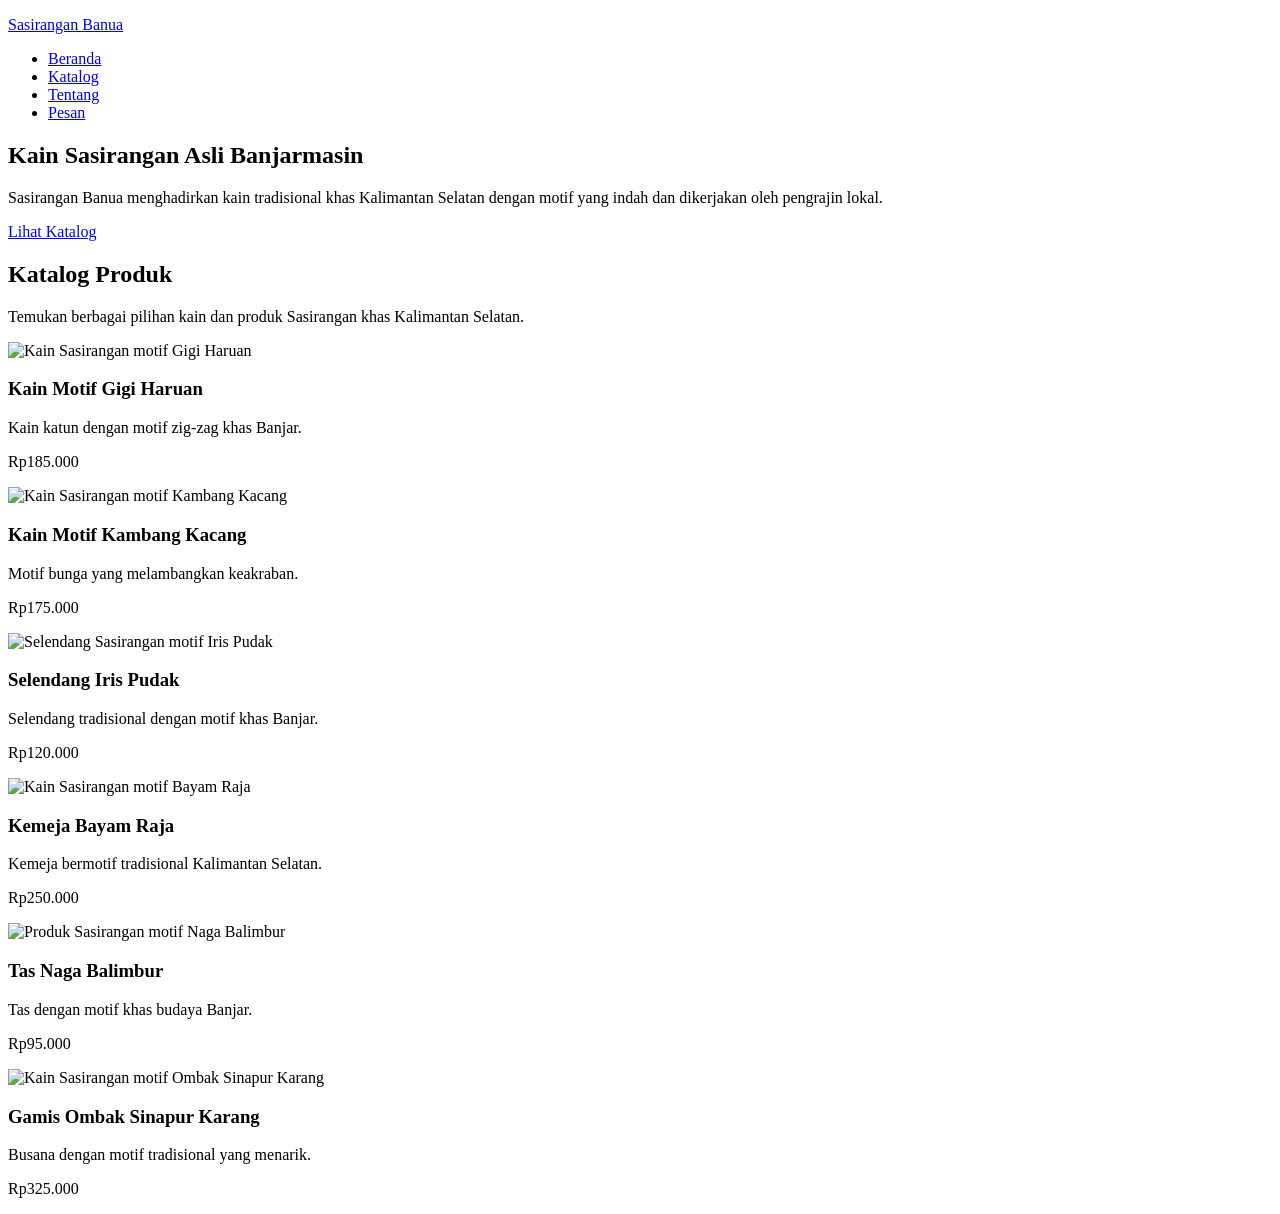
==== index.html @ 6f4d673b "Tambah hero dan katalog 6 produk" ====
<!DOCTYPE html>
<html lang="id">
<head>
    <meta charset="UTF-8">
    <meta name="viewport" content="width=device-width, initial-scale=1.0">
    <meta name="description" content="Katalog kain dan busana Sasirangan khas Banjarmasin.">

    <title>Sasirangan Banua | Kain Khas Banjar</title>
</head>
<body>
<!-- ========== HEADER & NAVIGASI ========== -->
<header class="header-situs">
    <p class="logo">
        <a href="index.html">Sasirangan Banua</a>
    </p>

    <nav aria-label="Navigasi utama">
        <ul class="menu">
            <li><a href="index.html" aria-current="page">Beranda</a></li>
            <li><a href="#katalog">Katalog</a></li>
            <li><a href="#tentang">Tentang</a></li>
            <li><a href="kontak.html">Pesan</a></li>
        </ul>
    </nav>
</header> <!-- BAGIAN HERO -->
<main>

    <section class="hero" id="beranda">

        <h1>Kain Sasirangan Asli Banjarmasin</h1>

        <p>
            Sasirangan Banua menghadirkan kain tradisional
            khas Kalimantan Selatan dengan motif yang indah
            dan dikerjakan oleh pengrajin lokal.
        </p>

        <a class="tombol" href="#katalog">
            Lihat Katalog
        </a>

    </section> <!-- BAGIAN KATALOG -->
<section class="bagian" id="katalog">

    <h2>Katalog Produk</h2>

    <p>
        Temukan berbagai pilihan kain dan produk
        Sasirangan khas Kalimantan Selatan.
    </p>

    <div class="katalog-grid">

        <!-- PRODUK 1 -->
        <article class="kartu">
            <img src="img/gigi-haruan.svg"
                 alt="Kain Sasirangan motif Gigi Haruan"
                 width="600" height="400">

            <div class="kartu-isi">
                <h3>Kain Motif Gigi Haruan</h3>
                <p>Kain katun dengan motif zig-zag khas Banjar.</p>
                <p class="harga">Rp185.000</p>
            </div>
        </article>


        <!-- PRODUK 2 -->
        <article class="kartu">
            <img src="img/kambang-kacang.svg"
                 alt="Kain Sasirangan motif Kambang Kacang"
                 width="600" height="400">

            <div class="kartu-isi">
                <h3>Kain Motif Kambang Kacang</h3>
                <p>Motif bunga yang melambangkan keakraban.</p>
                <p class="harga">Rp175.000</p>
            </div>
        </article>


        <!-- PRODUK 3 -->
        <article class="kartu">
            <img src="img/iris-pudak.svg"
                 alt="Selendang Sasirangan motif Iris Pudak"
                 width="600" height="400">

            <div class="kartu-isi">
                <h3>Selendang Iris Pudak</h3>
                <p>Selendang tradisional dengan motif khas Banjar.</p>
                <p class="harga">Rp120.000</p>
            </div>
        </article>


        <!-- PRODUK 4 -->
        <article class="kartu">
            <img src="img/bayam-raja.svg"
                 alt="Kain Sasirangan motif Bayam Raja"
                 width="600" height="400">

            <div class="kartu-isi">
                <h3>Kemeja Bayam Raja</h3>
                <p>Kemeja bermotif tradisional Kalimantan Selatan.</p>
                <p class="harga">Rp250.000</p>
            </div>
        </article>


        <!-- PRODUK 5 -->
        <article class="kartu">
            <img src="img/naga-balimbur.svg"
                 alt="Produk Sasirangan motif Naga Balimbur"
                 width="600" height="400">

            <div class="kartu-isi">
                <h3>Tas Naga Balimbur</h3>
                <p>Tas dengan motif khas budaya Banjar.</p>
                <p class="harga">Rp95.000</p>
            </div>
        </article>


        <!-- PRODUK 6 -->
        <article class="kartu">
            <img src="img/ombak-sinapur-karang.svg"
                 alt="Kain Sasirangan motif Ombak Sinapur Karang"
                 width="600" height="400">

            <div class="kartu-isi">
                <h3>Gamis Ombak Sinapur Karang</h3>
                <p>Busana dengan motif tradisional yang menarik.</p>
                <p class="harga">Rp325.000</p>
            </div>
        </article>

    </div>

</section>

</body>
</html>
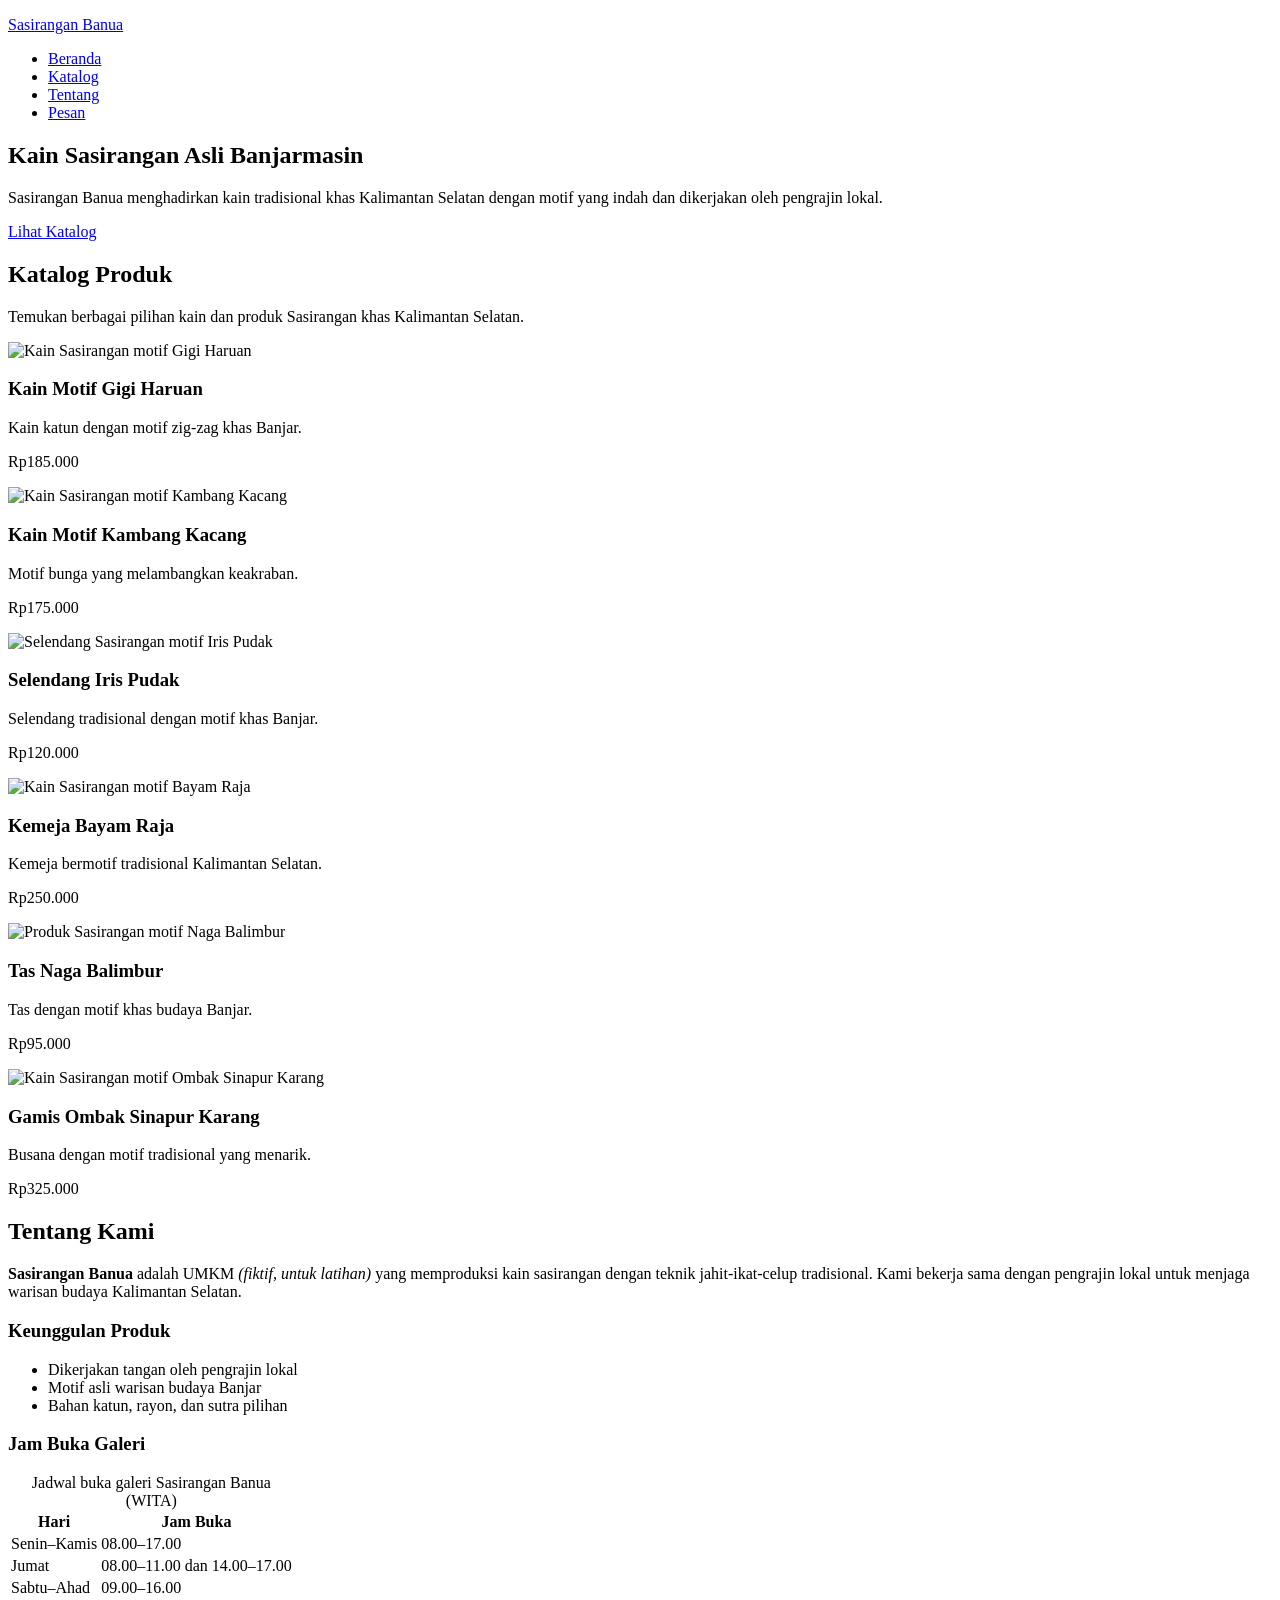
==== commit 5e7cbbce: "Tambah bagian tentang dan tabel jam buka" ====
--- a/index.html
+++ b/index.html
@@ -137,6 +137,61 @@
     </div>
 
 </section>
+<!-- ========== TENTANG ========== -->
+<section class="bagian" id="tentang">
+
+    <h2>Tentang Kami</h2>
+
+    <p>
+        <strong>Sasirangan Banua</strong> adalah UMKM
+        <em>(fiktif, untuk latihan)</em> yang memproduksi
+        kain sasirangan dengan teknik jahit-ikat-celup tradisional.
+        Kami bekerja sama dengan pengrajin lokal untuk menjaga
+        warisan budaya Kalimantan Selatan.
+    </p>
+
+    <h3>Keunggulan Produk</h3>
+
+    <ul>
+        <li>Dikerjakan tangan oleh pengrajin lokal</li>
+        <li>Motif asli warisan budaya Banjar</li>
+        <li>Bahan katun, rayon, dan sutra pilihan</li>
+    </ul>
+
+    <h3>Jam Buka Galeri</h3>
+
+    <table>
+
+        <caption>Jadwal buka galeri Sasirangan Banua (WITA)</caption>
+
+        <thead>
+            <tr>
+                <th scope="col">Hari</th>
+                <th scope="col">Jam Buka</th>
+            </tr>
+        </thead>
+
+        <tbody>
+            <tr>
+                <td>Senin–Kamis</td>
+                <td>08.00–17.00</td>
+            </tr>
+
+            <tr>
+                <td>Jumat</td>
+                <td>08.00–11.00 dan 14.00–17.00</td>
+            </tr>
+
+            <tr>
+                <td>Sabtu–Ahad</td>
+                <td>09.00–16.00</td>
+            </tr>
+        </tbody>
+
+    </table>
+
+</section>
+</main>
 
 </body>
 </html>
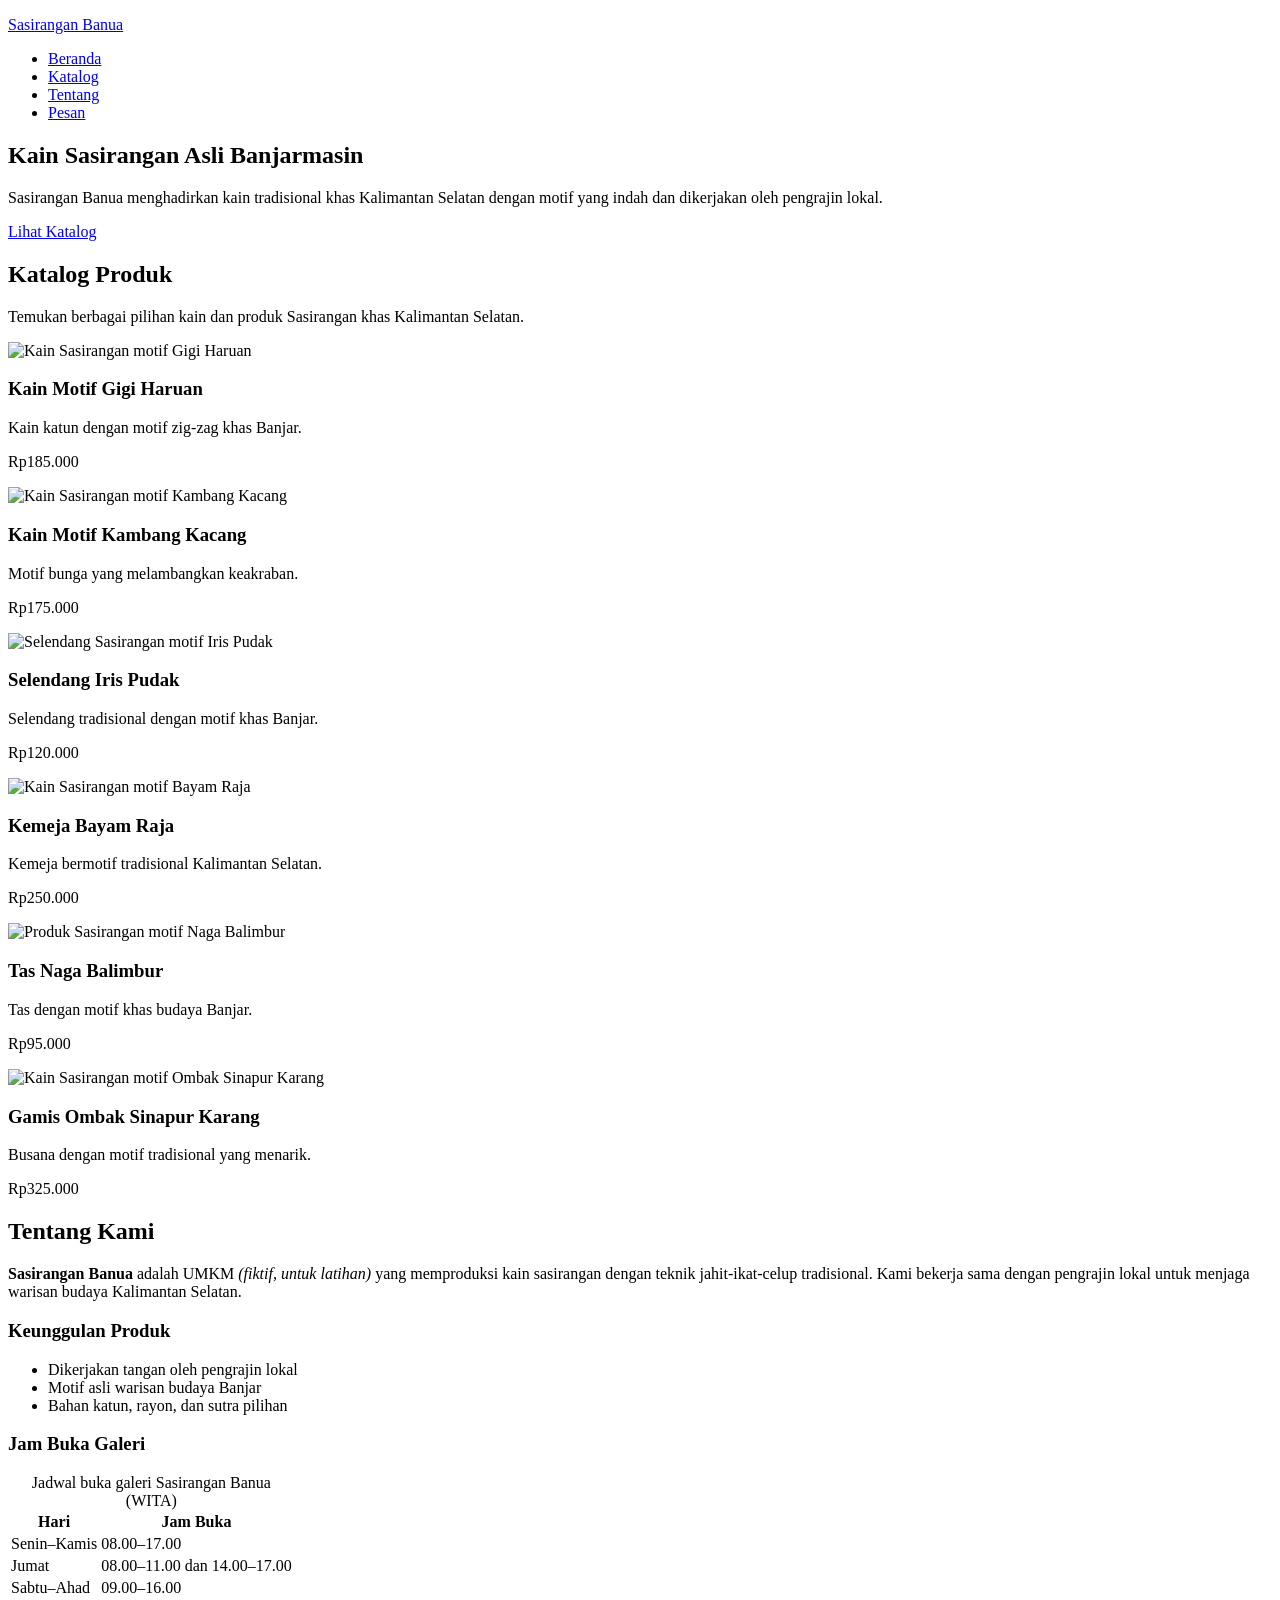
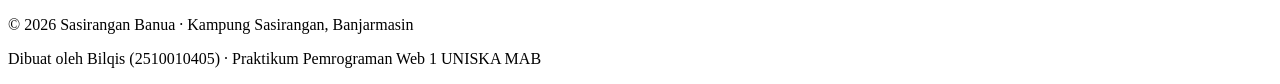
==== commit 1b7a4db3: "Tambah formulir pemesanan di kontak.html" ====
--- a/index.html
+++ b/index.html
@@ -193,5 +193,19 @@
 </section>
 </main>
 
+<!-- ========== FOOTER ========== -->
+<footer class="footer-situs">
+
+    <p>
+        &copy; 2026 Sasirangan Banua
+        &middot; Kampung Sasirangan, Banjarmasin
+    </p>
+
+    <p>
+        Dibuat oleh Bilqis (2510010405)
+        &middot; Praktikum Pemrograman Web 1 UNISKA MAB
+    </p>
+
+</footer>
 </body>
 </html>
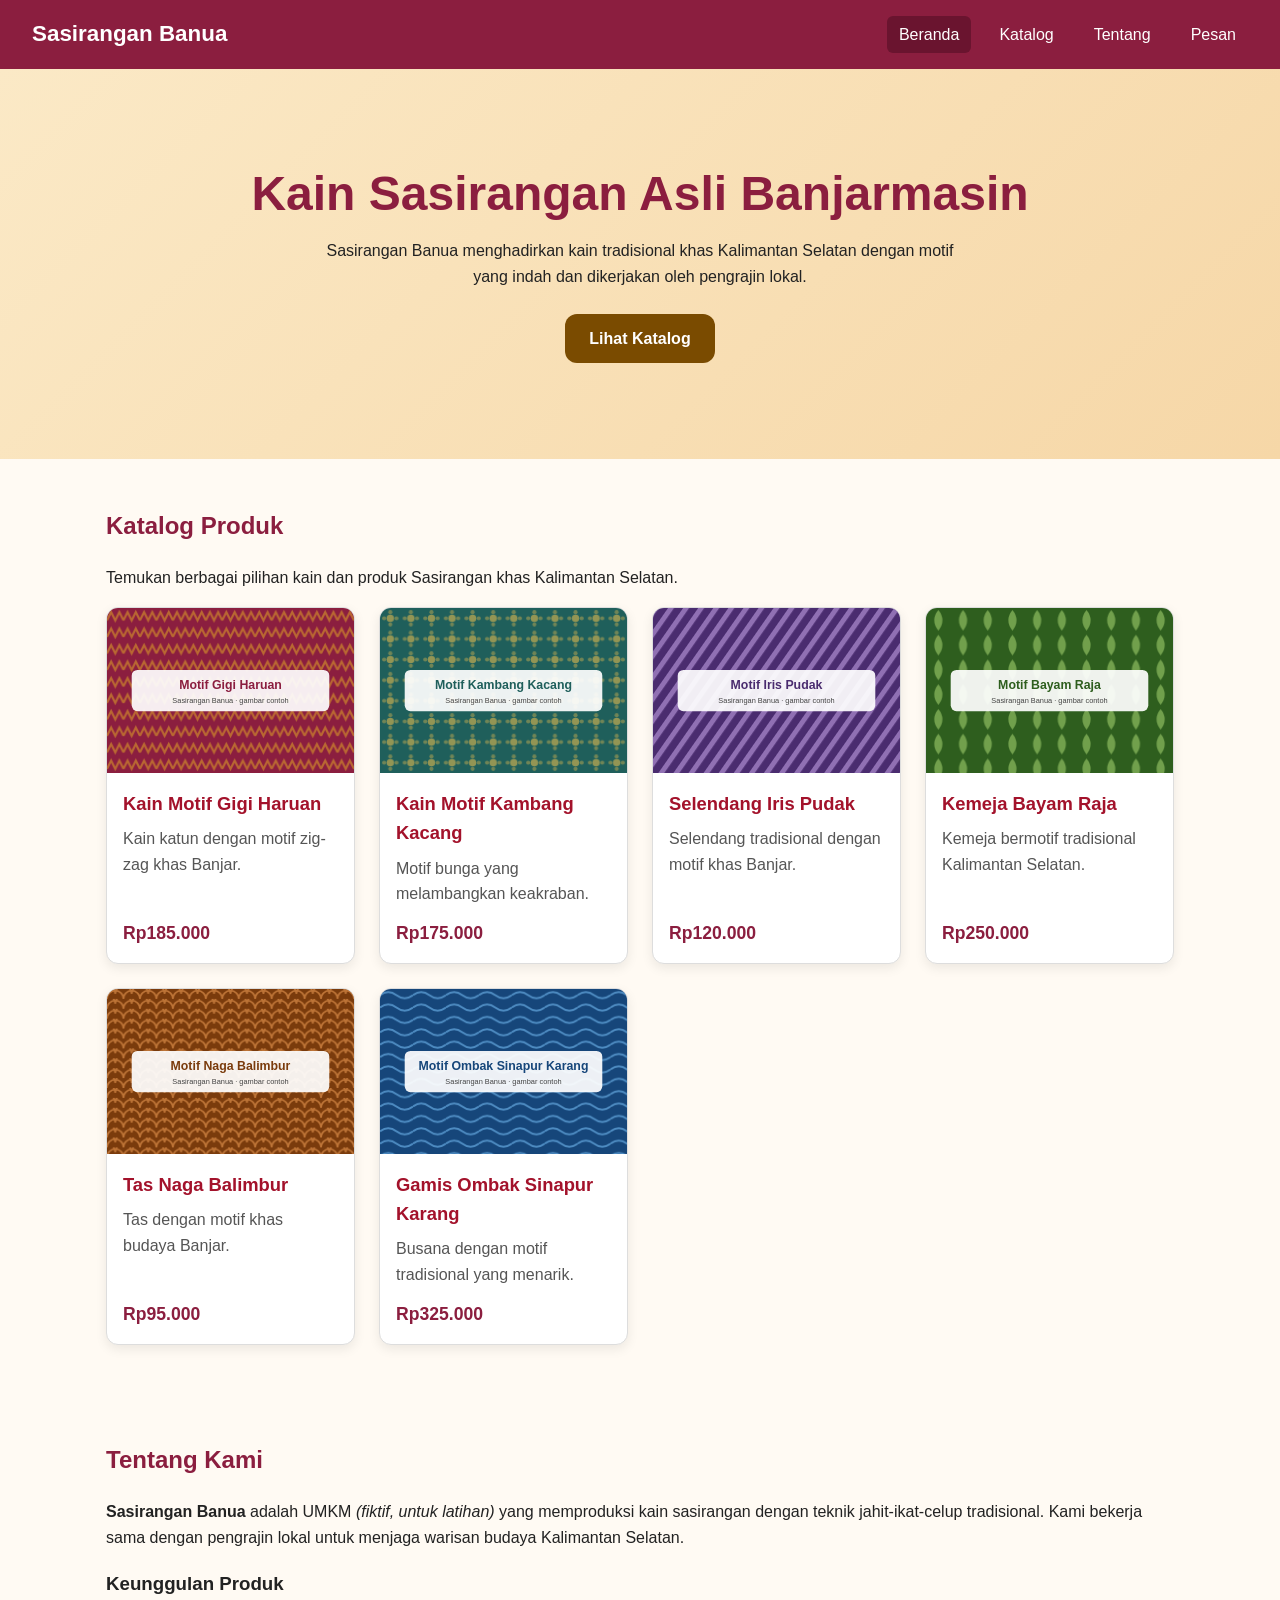
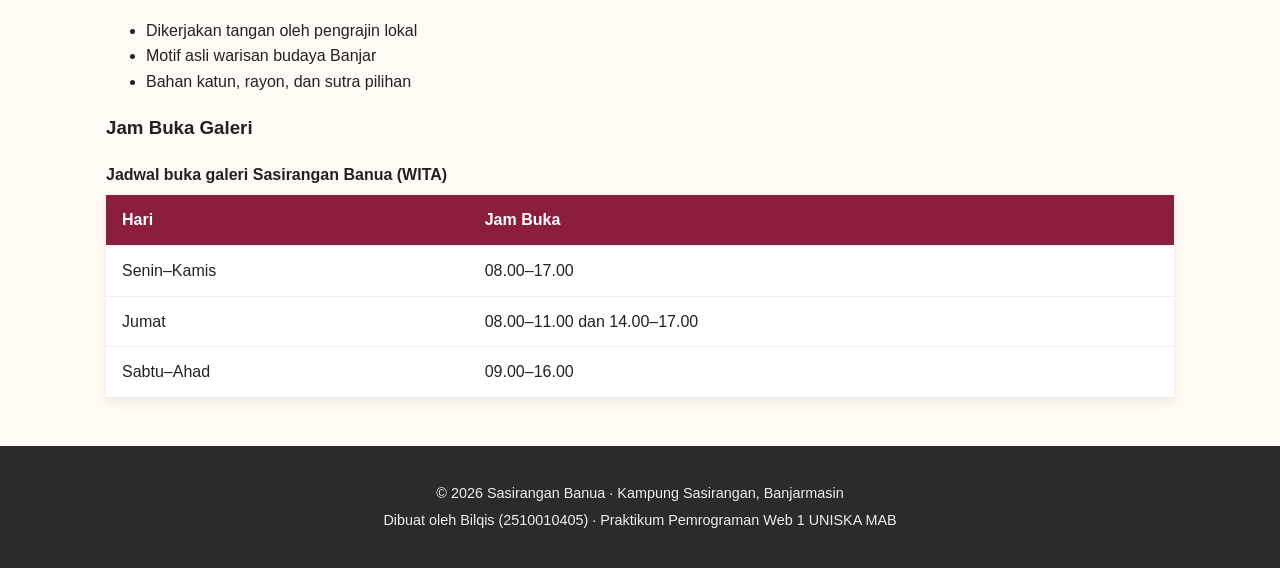
==== commit 31282d67: "Update website responsif Modul 2" ====
--- a/index.html
+++ b/index.html
@@ -6,6 +6,7 @@
     <meta name="description" content="Katalog kain dan busana Sasirangan khas Banjarmasin.">
 
     <title>Sasirangan Banua | Kain Khas Banjar</title>
+     <link rel="stylesheet" href="css/style.css">
 </head>
 <body>
 <!-- ========== HEADER & NAVIGASI ========== -->
--- a/css/style.css
+++ b/css/style.css
@@ -0,0 +1,345 @@
+:root {
+    --warna-utama: #8b1e3f;
+    --warna-utama-gelap: #6a142f;
+    --warna-aksen: #e0a526;
+    --warna-krem: #fbe9c6;
+    --warna-teks: #222222;
+    --warna-teks-lembut: #555555;
+    --warna-latar: #fffaf3;
+    --warna-kartu: #ffffff;
+    --radius: 12px;
+    --bayangan: 0 4px 12px rgba(0, 0, 0, 0.08);
+    --lebar-maks: 1100px;
+}
+
+*,
+*::before,
+*::after {
+    box-sizing: border-box;
+}
+
+html {
+    scroll-behavior: smooth;
+    scroll-padding-top: 7rem;
+}
+
+body {
+    margin: 0;
+    font-family: Arial, Helvetica, sans-serif;
+    font-size: 1rem;
+    line-height: 1.6;
+    color: var(--warna-teks);
+    background-color: var(--warna-latar);
+}
+
+img {
+    display: block;
+    max-width: 100%;
+    height: auto;
+}
+
+a {
+    color: var(--warna-utama);
+}
+
+a:focus-visible,
+button:focus-visible,
+input:focus-visible,
+select:focus-visible,
+textarea:focus-visible {
+    outline: 3px solid #1d4ed8;
+    outline-offset: 2px;
+}
+
+.header-situs {
+    position: sticky;
+    top: 0;
+    z-index: 10;
+
+    display: flex;
+    flex-direction: column;
+    align-items: center;
+    gap: 0.5rem;
+
+    padding: 1rem;
+    background-color: var(--warna-utama);
+    color: white;
+}
+
+.logo {
+    margin: 0;
+    font-size: 1.4rem;
+    font-weight: 700;
+}
+
+.logo a {
+    color: inherit;
+    text-decoration: none;
+}
+
+.menu {
+    display: flex;
+    flex-wrap: wrap;
+    justify-content: center;
+    gap: 0.25rem 1rem;
+
+    margin: 0;
+    padding: 0;
+    list-style: none;
+}
+
+.menu a {
+    display: block;
+    padding: 0.35rem 0.75rem;
+    border-radius: 6px;
+    color: white;
+    text-decoration: none;
+}
+
+.menu a:hover,
+.menu a[aria-current="page"] {
+    background-color: var(--warna-utama-gelap);
+}
+
+.header-situs a:focus-visible {
+    outline-color: white;
+}
+
+.hero {
+    padding: 4rem 1rem;
+    text-align: center;
+    background: linear-gradient(
+        135deg,
+        var(--warna-krem),
+        #f6d7a7
+    );
+}
+
+.hero h1 {
+    margin: 0 0 1rem;
+    font-size: clamp(1.8rem, 5vw, 3rem);
+    line-height: 1.2;
+    color: var(--warna-utama);
+}
+
+.hero p {
+    max-width: 40rem;
+    margin: 0 auto 1.5rem;
+}
+
+.tombol {
+    display: inline-block;
+    padding: 0.75rem 1.5rem;
+
+    border: none;
+    border-radius: var(--radius);
+
+    background-color: #7a4b00;
+    color: white;
+
+    font: inherit;
+    font-weight: 600;
+    text-decoration: none;
+    cursor: pointer;
+
+    transition: background-color 0.2s ease,
+                transform 0.2s ease;
+}
+
+.tombol:hover {
+    background-color: #593700;
+    transform: translateY(-2px);
+}
+
+.bagian {
+    width: min(100%, var(--lebar-maks));
+    margin-inline: auto;
+    padding: 3rem 1rem;
+}
+
+.bagian h1,
+.bagian h2 {
+    margin-top: 0;
+    color: var(--warna-utama);
+}
+
+.katalog-grid {
+    display: grid;
+    grid-template-columns: repeat(
+        auto-fill,
+        minmax(240px, 1fr)
+    );
+    gap: 1.5rem;
+}
+
+.kartu {
+    display: flex;
+    flex-direction: column;
+
+    min-width: 0;
+    overflow: hidden;
+
+    border: 1px solid #dddddd;
+    border-radius: var(--radius);
+
+    background-color: var(--warna-kartu);
+    box-shadow: var(--bayangan);
+
+    transition: transform 0.2s ease;
+}
+
+.kartu:hover {
+    transform: translateY(-4px);
+}
+
+.kartu img {
+    display: block;
+    width: 100%;
+    height: auto;
+    aspect-ratio: 3 / 2;
+    object-fit: cover;
+}
+
+.kartu-isi {
+    display: flex;
+    flex-direction: column;
+    flex-grow: 1;
+    padding: 1rem;
+}
+
+.kartu h3 {
+    margin: 0 0 0.5rem;
+    font-size: 1.15rem;
+    color: #a3122b;
+}
+
+.kartu p {
+    margin: 0 0 0.75rem;
+    color: var(--warna-teks-lembut);
+}
+
+.kartu .harga {
+    margin-top: auto;
+    margin-bottom: 0;
+    font-size: 1.1rem;
+    font-weight: 700;
+    color: var(--warna-utama);
+}
+
+table {
+    width: 100%;
+    border-collapse: collapse;
+    background-color: white;
+    box-shadow: var(--bayangan);
+}
+
+caption {
+    margin-bottom: 0.5rem;
+    font-weight: 600;
+    text-align: left;
+}
+
+th,
+td {
+    padding: 0.75rem 1rem;
+    border-bottom: 1px solid #eeeeee;
+    text-align: left;
+}
+
+thead th {
+    background-color: var(--warna-utama);
+    color: white;
+}
+
+.form-pesan {
+    display: grid;
+    gap: 1rem;
+
+    max-width: 40rem;
+    padding: 1.5rem;
+
+    border-radius: var(--radius);
+    background-color: white;
+    box-shadow: var(--bayangan);
+}
+
+.kolom {
+    display: flex;
+    flex-direction: column;
+    gap: 0.35rem;
+}
+
+label,
+legend {
+    font-weight: 600;
+}
+
+input,
+select,
+textarea {
+    width: 100%;
+    padding: 0.65rem 0.75rem;
+
+    border: 1px solid #b5b5b5;
+    border-radius: 8px;
+
+    font: inherit;
+}
+
+fieldset {
+    display: flex;
+    flex-direction: column;
+    gap: 0.35rem;
+
+    border: 1px solid #dddddd;
+    border-radius: 8px;
+}
+
+fieldset label,
+.cek {
+    display: flex;
+    align-items: center;
+    gap: 0.5rem;
+    font-weight: 400;
+}
+
+input[type="radio"],
+input[type="checkbox"] {
+    width: auto;
+}
+
+/* 10. FOOTER */
+.footer-situs {
+    padding: 2rem 1rem;
+    background-color: #2b2b2b;
+    color: #eeeeee;
+    font-size: 0.9rem;
+    text-align: center;
+}
+
+.footer-situs p {
+    margin: 0.25rem 0;
+}
+
+/* 11. RESPONSIF TABLET DAN DESKTOP */
+@media (min-width: 768px) {
+    .header-situs {
+        flex-direction: row;
+        justify-content: space-between;
+        padding-inline: 2rem;
+    }
+
+    .hero {
+        padding: 6rem 2rem;
+    }
+}
+
+@media (prefers-reduced-motion: reduce) {
+    html {
+        scroll-behavior: auto;
+    }
+
+    * {
+        transition: none !important;
+    }
+}
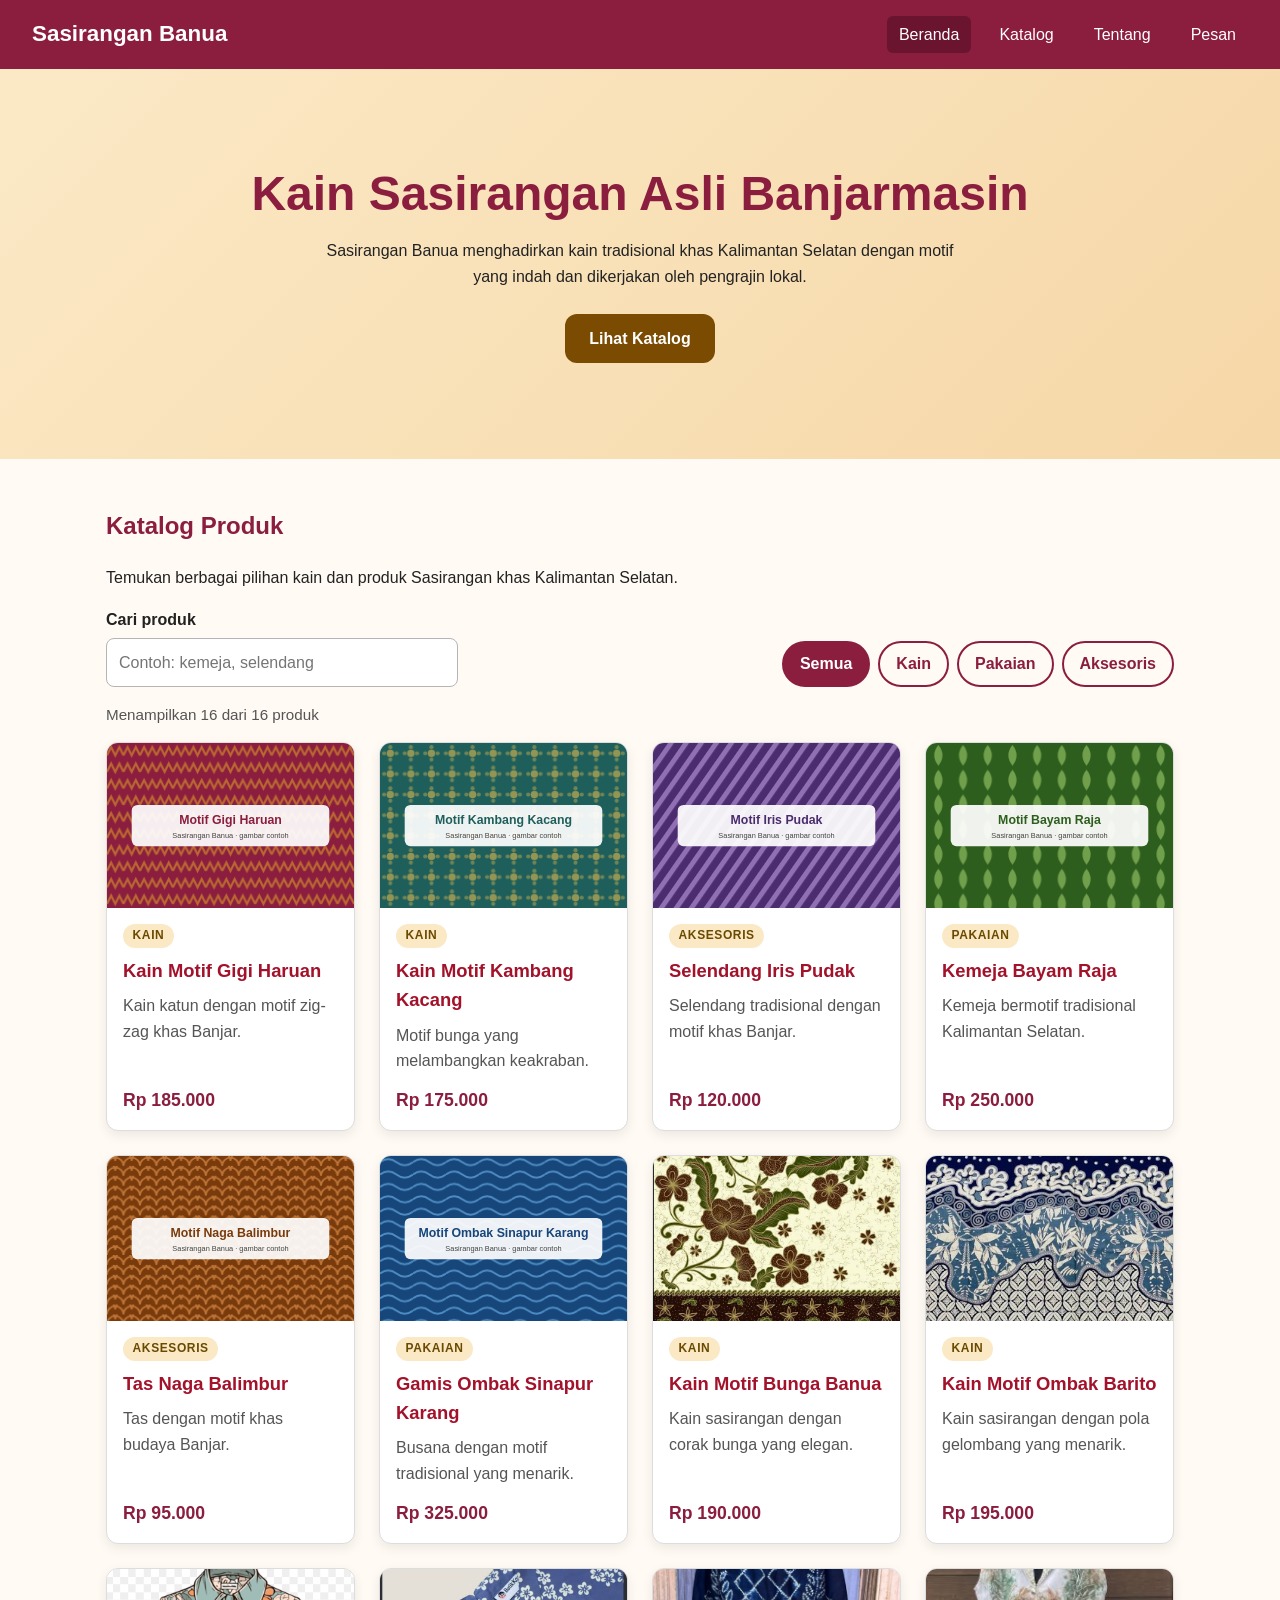
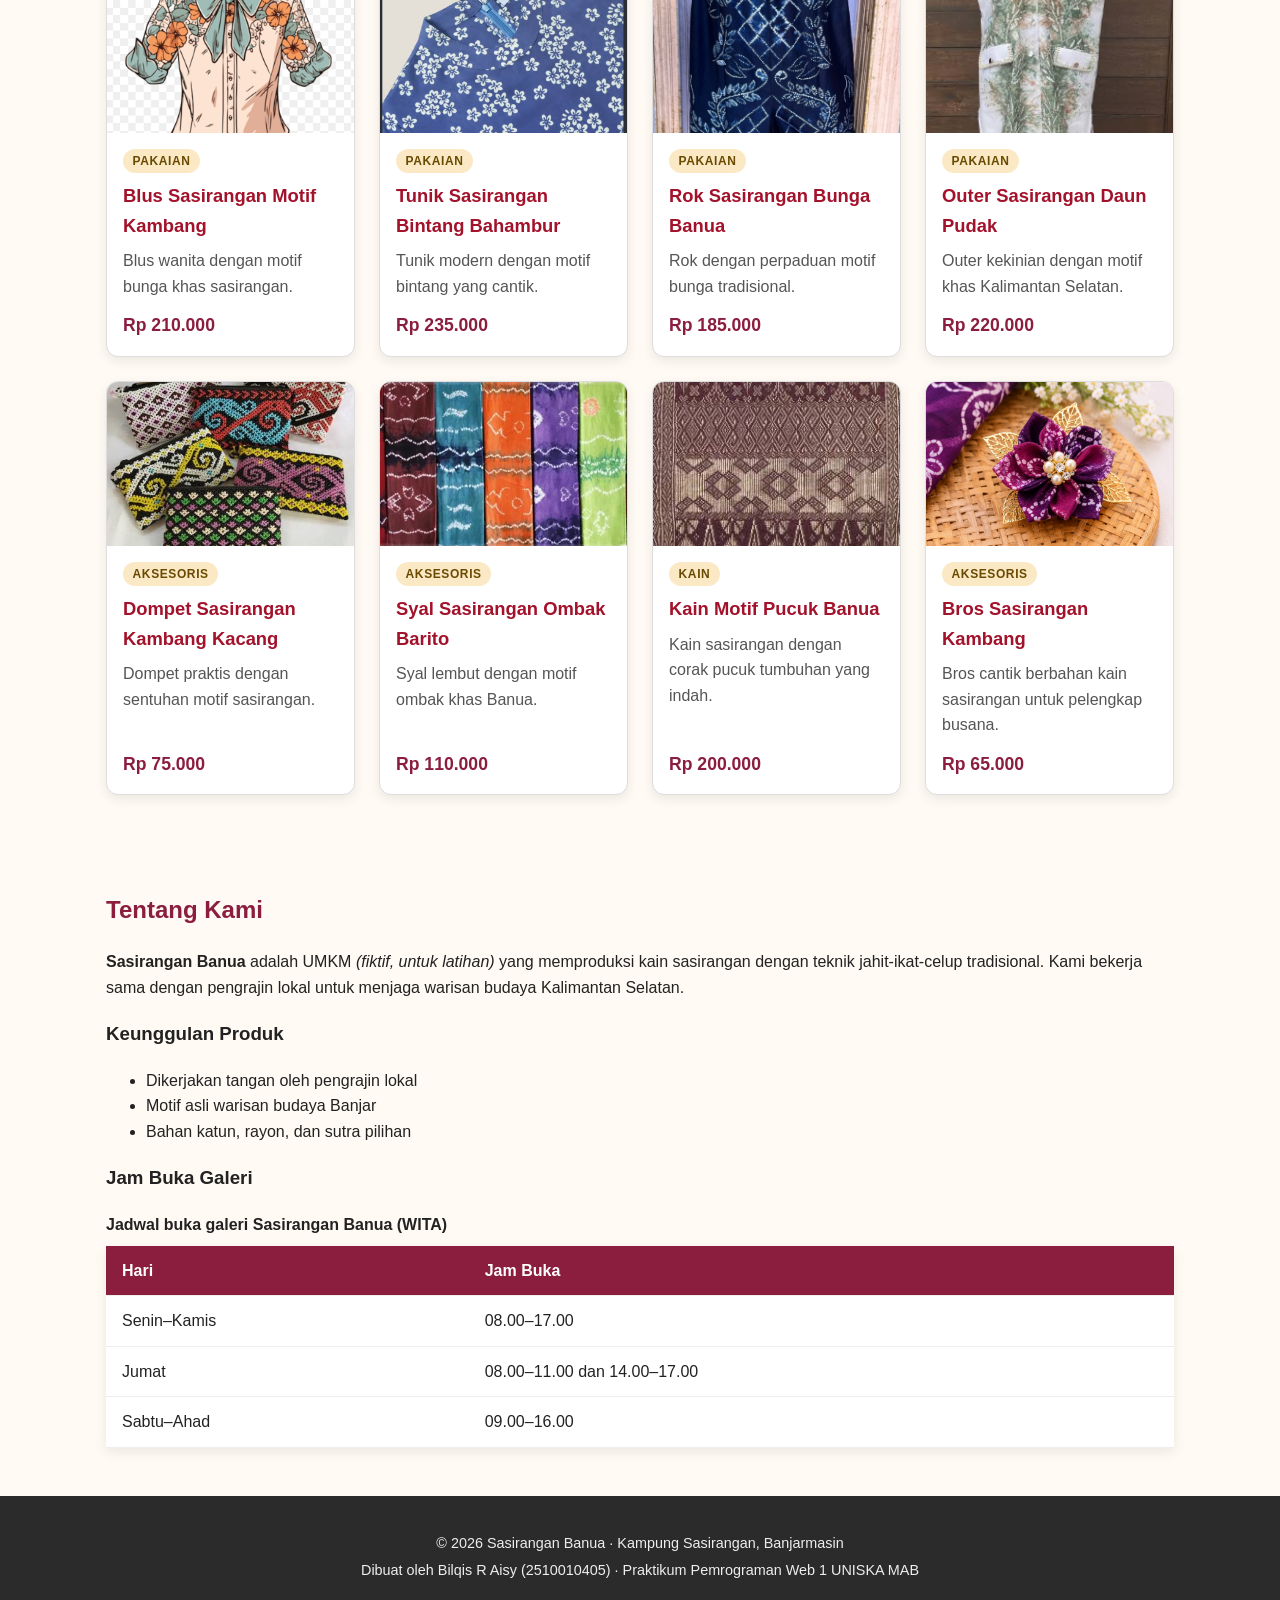
==== commit 609c9937: "Tambah validasi formulir dan ringkasan pesan WhatsApp." ====
--- a/index.html
+++ b/index.html
@@ -7,6 +7,7 @@
 
     <title>Sasirangan Banua | Kain Khas Banjar</title>
      <link rel="stylesheet" href="css/style.css">
+     <script src="js/katalog.js" defer></script> 
 </head>
 <body>
 <!-- ========== HEADER & NAVIGASI ========== -->
@@ -42,7 +43,7 @@
 
     </section> <!-- BAGIAN KATALOG -->
 <section class="bagian" id="katalog">
-
+    
     <h2>Katalog Produk</h2>
 
     <p>
@@ -50,92 +51,55 @@
         Sasirangan khas Kalimantan Selatan.
     </p>
 
-    <div class="katalog-grid">
+    <div class="kontrol-katalog">
+        <div class="kolom">
+        <label for="cari">Cari produk</label>
+        <input type="search" id="cari"
+            placeholder="Contoh: kemeja, selendang">
+    </div>
 
-        <!-- PRODUK 1 -->
-        <article class="kartu">
-            <img src="img/gigi-haruan.svg"
-                 alt="Kain Sasirangan motif Gigi Haruan"
-                 width="600" height="400">
+    <div class="filter" role="group" aria-label="Filter kategori">
 
-            <div class="kartu-isi">
-                <h3>Kain Motif Gigi Haruan</h3>
-                <p>Kain katun dengan motif zig-zag khas Banjar.</p>
-                <p class="harga">Rp185.000</p>
-            </div>
-        </article>
+        <button type="button"
+            class="tombol-filter aktif"
+            data-kategori="semua"
+            aria-pressed="true">
+            Semua
+        </button>
 
+        <button type="button"
+            class="tombol-filter"
+            data-kategori="kain"
+            aria-pressed="false">
+            Kain
+        </button>
 
-        <!-- PRODUK 2 -->
-        <article class="kartu">
-            <img src="img/kambang-kacang.svg"
-                 alt="Kain Sasirangan motif Kambang Kacang"
-                 width="600" height="400">
+        <button type="button"
+            class="tombol-filter"
+            data-kategori="pakaian"
+            aria-pressed="false">
+            Pakaian
+        </button>
 
-            <div class="kartu-isi">
-                <h3>Kain Motif Kambang Kacang</h3>
-                <p>Motif bunga yang melambangkan keakraban.</p>
-                <p class="harga">Rp175.000</p>
-            </div>
-        </article>
-
-
-        <!-- PRODUK 3 -->
-        <article class="kartu">
-            <img src="img/iris-pudak.svg"
-                 alt="Selendang Sasirangan motif Iris Pudak"
-                 width="600" height="400">
-
-            <div class="kartu-isi">
-                <h3>Selendang Iris Pudak</h3>
-                <p>Selendang tradisional dengan motif khas Banjar.</p>
-                <p class="harga">Rp120.000</p>
-            </div>
-        </article>
-
-
-        <!-- PRODUK 4 -->
-        <article class="kartu">
-            <img src="img/bayam-raja.svg"
-                 alt="Kain Sasirangan motif Bayam Raja"
-                 width="600" height="400">
-
-            <div class="kartu-isi">
-                <h3>Kemeja Bayam Raja</h3>
-                <p>Kemeja bermotif tradisional Kalimantan Selatan.</p>
-                <p class="harga">Rp250.000</p>
-            </div>
-        </article>
-
-
-        <!-- PRODUK 5 -->
-        <article class="kartu">
-            <img src="img/naga-balimbur.svg"
-                 alt="Produk Sasirangan motif Naga Balimbur"
-                 width="600" height="400">
-
-            <div class="kartu-isi">
-                <h3>Tas Naga Balimbur</h3>
-                <p>Tas dengan motif khas budaya Banjar.</p>
-                <p class="harga">Rp95.000</p>
-            </div>
-        </article>
-
-
-        <!-- PRODUK 6 -->
-        <article class="kartu">
-            <img src="img/ombak-sinapur-karang.svg"
-                 alt="Kain Sasirangan motif Ombak Sinapur Karang"
-                 width="600" height="400">
-
-            <div class="kartu-isi">
-                <h3>Gamis Ombak Sinapur Karang</h3>
-                <p>Busana dengan motif tradisional yang menarik.</p>
-                <p class="harga">Rp325.000</p>
-            </div>
-        </article>
+        <button type="button"
+            class="tombol-filter"
+            data-kategori="aksesoris"
+            aria-pressed="false">
+            Aksesoris
+        </button>
 
     </div>
+
+</div>
+
+<p id="info-jumlah" class="info-jumlah" aria-live="polite"></p>
+
+<div id="daftar-katalog" class="katalog-grid"></div>
+
+<noscript>
+    <p>Aktifkan JavaScript untuk melihat katalog produk.</p>
+</noscript>
+
 
 </section>
 <!-- ========== TENTANG ========== -->
@@ -203,7 +167,7 @@
     </p>
 
     <p>
-        Dibuat oleh Bilqis (2510010405)
+        Dibuat oleh Bilqis R Aisy (2510010405)
         &middot; Praktikum Pemrograman Web 1 UNISKA MAB
     </p>
 
--- a/css/style.css
+++ b/css/style.css
@@ -342,4 +342,103 @@
     * {
         transition: none !important;
     }
-}+}
+
+/* ---------- 12. Komponen Interaktif Modul 3 ---------- */
+
+.kontrol-katalog {
+    display: flex;
+    flex-direction: column;
+    gap: 1rem;
+    margin-bottom: 1rem;
+}
+
+.filter {
+    display: flex;
+    flex-wrap: wrap;
+    gap: 0.5rem;
+}
+
+.tombol-filter {
+    padding: 0.5rem 1rem;
+    border: 2px solid var(--warna-utama);
+    border-radius: 999px;
+    background-color: transparent;
+    color: var(--warna-utama);
+    font: inherit;
+    font-weight: 600;
+    cursor: pointer;
+}
+
+.tombol-filter:hover,
+.tombol-filter.aktif {
+    background-color: var(--warna-utama);
+    color: #ffffff;
+}
+
+.info-jumlah {
+    color: var(--warna-teks-lembut);
+    font-size: 0.95rem;
+}
+
+.label-kategori {
+    align-self: flex-start;
+    margin-bottom: 0.5rem;
+    padding: 0.15rem 0.6rem;
+    border-radius: 999px;
+    background-color: var(--warna-krem);
+    color: #6a4a00;
+    font-size: 0.75rem;
+    font-weight: 700;
+    letter-spacing: 0.05em;
+    text-transform: uppercase;
+}
+
+.pesan-error {
+    margin: 0;
+    color: #b00020;
+    font-size: 0.9rem;
+}
+
+.pesan-error:empty {
+    display: none;
+}
+
+[aria-invalid="true"] {
+    border-color: #b00020;
+    background-color: #fff5f6;
+}
+
+.hasil-pesan {
+    max-width: 40rem;
+    margin-top: 2rem;
+    padding: 1.5rem;
+    border-left: 6px solid var(--warna-aksen);
+    border-radius: var(--radius);
+    background-color: var(--warna-kartu);
+    box-shadow: var(--bayangan);
+}
+
+.hasil-pesan h2 {
+    margin-top: 0;
+}
+
+.hasil-pesan pre {
+    white-space: pre-wrap;
+    font-family: inherit;
+}
+
+@media (min-width: 768px) {
+
+    .kontrol-katalog {
+        flex-direction: row;
+        align-items: flex-end;
+        justify-content: space-between;
+    }
+
+    .kontrol-katalog .kolom {
+        flex: 1;
+        max-width: 22rem;
+    }
+
+}
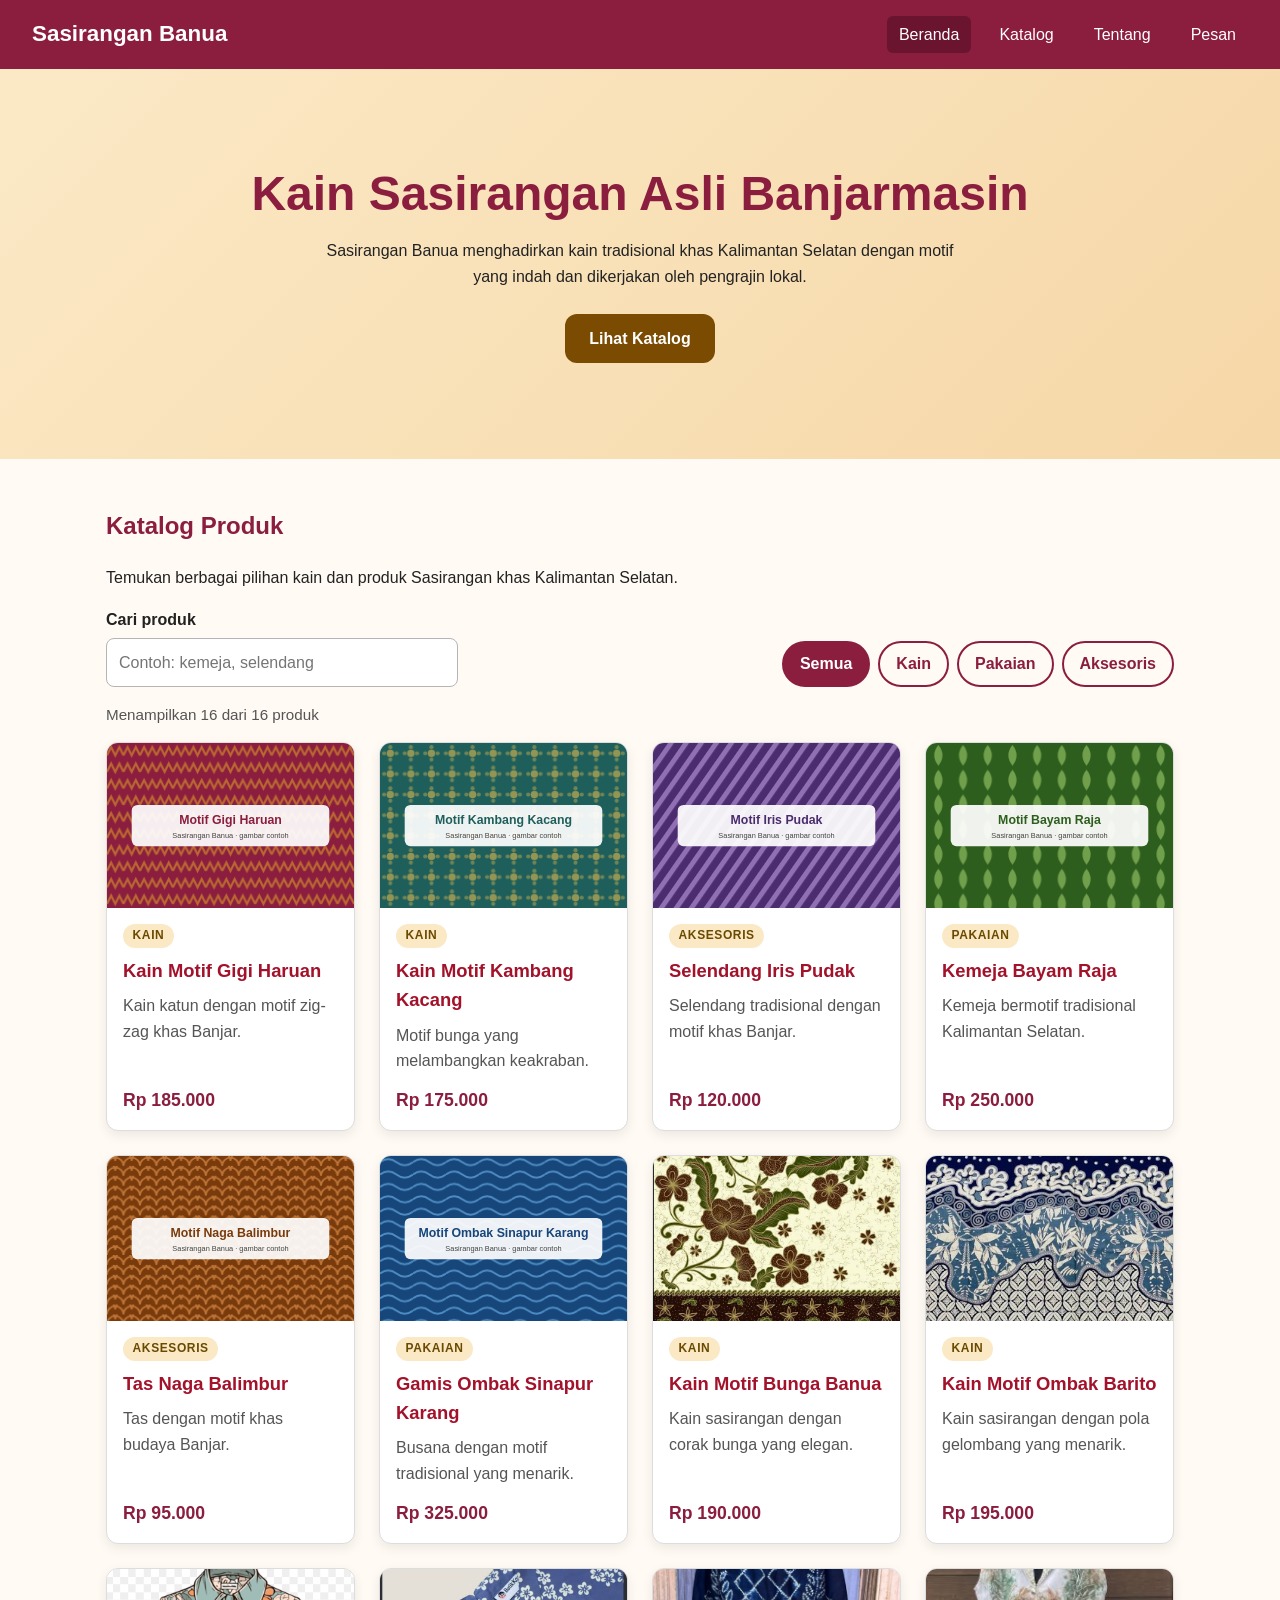
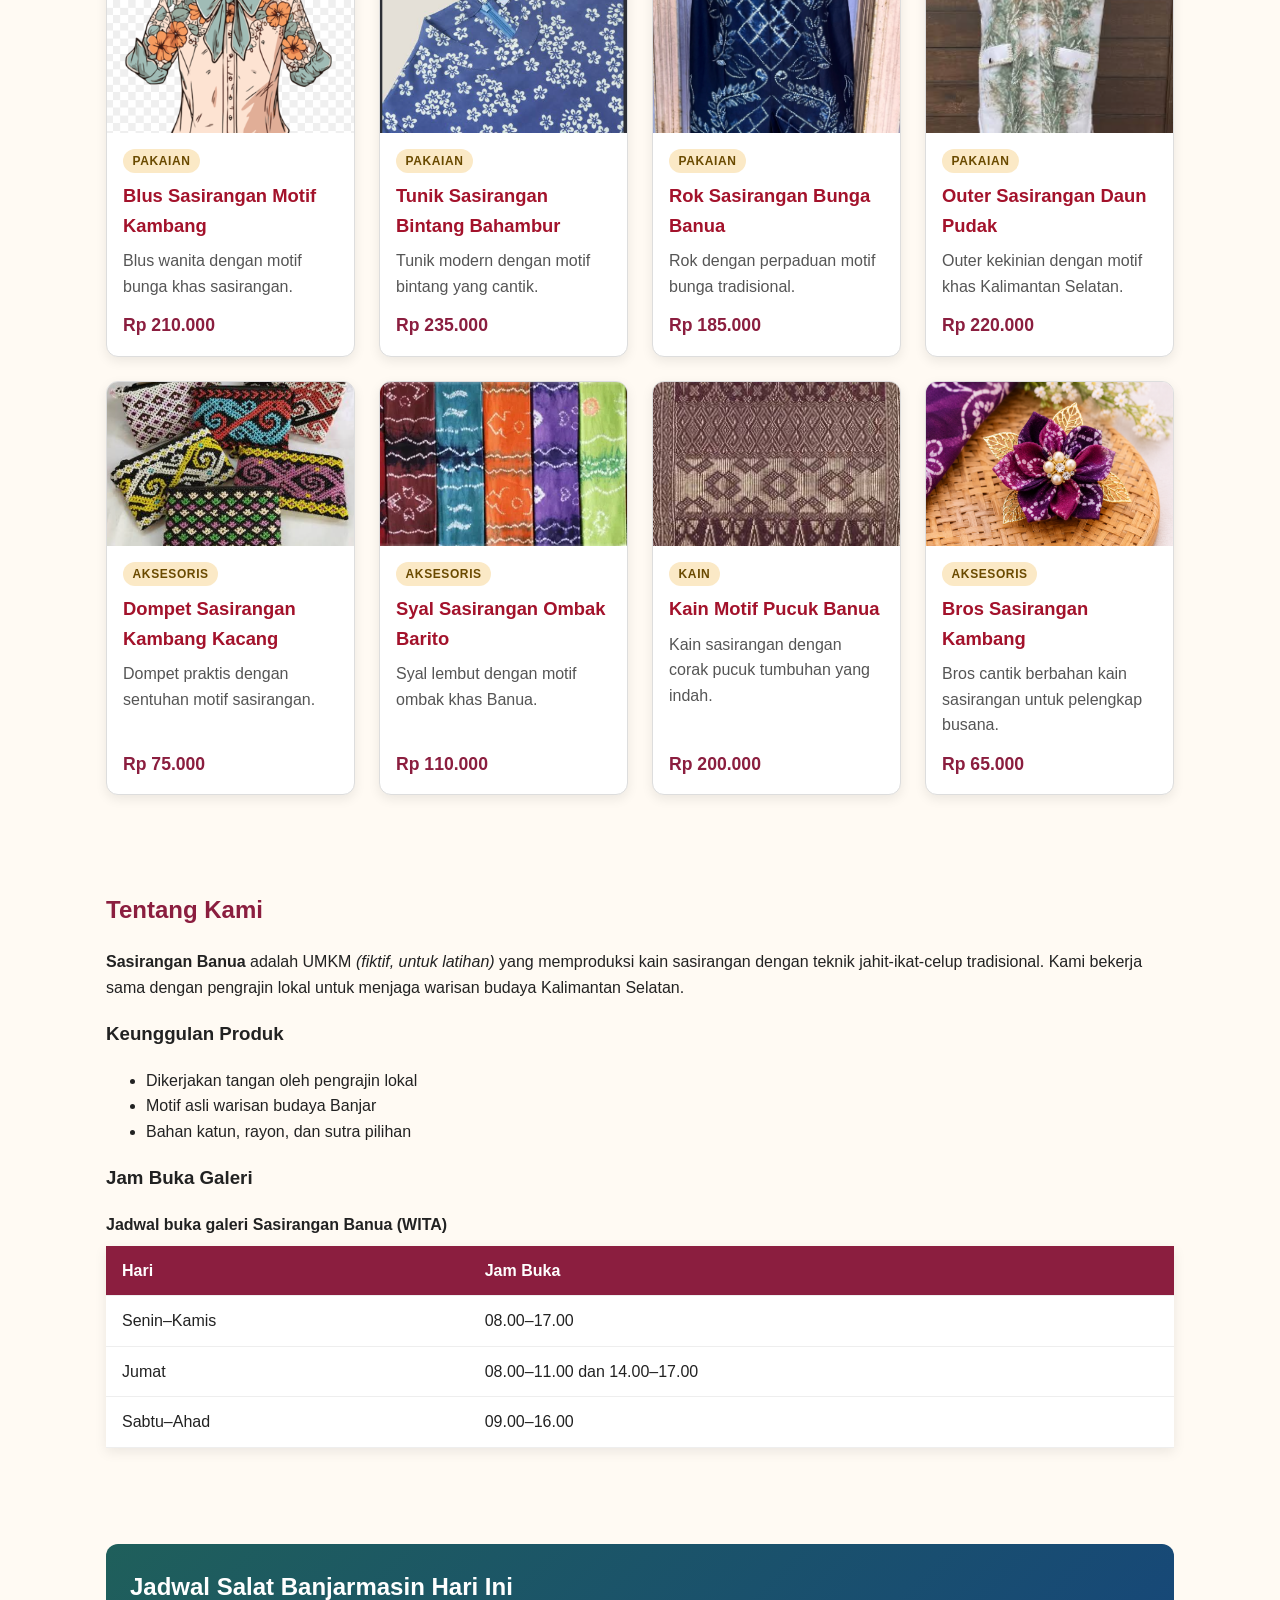
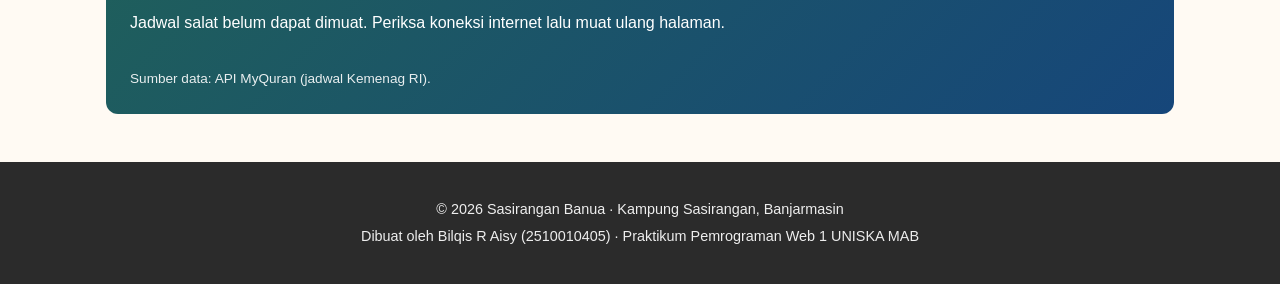
==== commit 06d36497: "Tambah favicon dan widget jadwal salat" ====
--- a/index.html
+++ b/index.html
@@ -1,3 +1,4 @@
+
 <!DOCTYPE html>
 <html lang="id">
 <head>
@@ -6,12 +7,18 @@
     <meta name="description" content="Katalog kain dan busana Sasirangan khas Banjarmasin.">
 
     <title>Sasirangan Banua | Kain Khas Banjar</title>
-     <link rel="stylesheet" href="css/style.css">
-     <script src="js/katalog.js" defer></script> 
+    <link rel="icon" href="img/favicon.ico" type="image/x-icon">
+    <link rel="stylesheet" href="css/style.css">
+    <script src="js/katalog.js" defer></script>
+    <!-- dibantu AI -->
+    <script src="js/jadwal-salat.js" defer></script>
 </head>
+
 <body>
+
 <!-- ========== HEADER & NAVIGASI ========== -->
 <header class="header-situs">
+
     <p class="logo">
         <a href="index.html">Sasirangan Banua</a>
     </p>
@@ -24,9 +31,13 @@
             <li><a href="kontak.html">Pesan</a></li>
         </ul>
     </nav>
-</header> <!-- BAGIAN HERO -->
+
+</header>
+
+<!-- ========== KONTEN UTAMA ========== -->
 <main>
 
+    <!-- ========== HERO ========== -->
     <section class="hero" id="beranda">
 
         <h1>Kain Sasirangan Asli Banjarmasin</h1>
@@ -41,121 +52,148 @@
             Lihat Katalog
         </a>
 
-    </section> <!-- BAGIAN KATALOG -->
-<section class="bagian" id="katalog">
-    
-    <h2>Katalog Produk</h2>
-
-    <p>
-        Temukan berbagai pilihan kain dan produk
-        Sasirangan khas Kalimantan Selatan.
-    </p>
-
-    <div class="kontrol-katalog">
-        <div class="kolom">
-        <label for="cari">Cari produk</label>
-        <input type="search" id="cari"
-            placeholder="Contoh: kemeja, selendang">
-    </div>
-
-    <div class="filter" role="group" aria-label="Filter kategori">
-
-        <button type="button"
-            class="tombol-filter aktif"
-            data-kategori="semua"
-            aria-pressed="true">
-            Semua
-        </button>
-
-        <button type="button"
-            class="tombol-filter"
-            data-kategori="kain"
-            aria-pressed="false">
-            Kain
-        </button>
-
-        <button type="button"
-            class="tombol-filter"
-            data-kategori="pakaian"
-            aria-pressed="false">
-            Pakaian
-        </button>
-
-        <button type="button"
-            class="tombol-filter"
-            data-kategori="aksesoris"
-            aria-pressed="false">
-            Aksesoris
-        </button>
-
-    </div>
-
-</div>
-
-<p id="info-jumlah" class="info-jumlah" aria-live="polite"></p>
-
-<div id="daftar-katalog" class="katalog-grid"></div>
-
-<noscript>
-    <p>Aktifkan JavaScript untuk melihat katalog produk.</p>
-</noscript>
-
-
-</section>
-<!-- ========== TENTANG ========== -->
-<section class="bagian" id="tentang">
-
-    <h2>Tentang Kami</h2>
-
-    <p>
-        <strong>Sasirangan Banua</strong> adalah UMKM
-        <em>(fiktif, untuk latihan)</em> yang memproduksi
-        kain sasirangan dengan teknik jahit-ikat-celup tradisional.
-        Kami bekerja sama dengan pengrajin lokal untuk menjaga
-        warisan budaya Kalimantan Selatan.
-    </p>
-
-    <h3>Keunggulan Produk</h3>
-
-    <ul>
-        <li>Dikerjakan tangan oleh pengrajin lokal</li>
-        <li>Motif asli warisan budaya Banjar</li>
-        <li>Bahan katun, rayon, dan sutra pilihan</li>
-    </ul>
-
-    <h3>Jam Buka Galeri</h3>
-
-    <table>
-
-        <caption>Jadwal buka galeri Sasirangan Banua (WITA)</caption>
-
-        <thead>
-            <tr>
-                <th scope="col">Hari</th>
-                <th scope="col">Jam Buka</th>
-            </tr>
-        </thead>
-
-        <tbody>
-            <tr>
-                <td>Senin–Kamis</td>
-                <td>08.00–17.00</td>
-            </tr>
-
-            <tr>
-                <td>Jumat</td>
-                <td>08.00–11.00 dan 14.00–17.00</td>
-            </tr>
-
-            <tr>
-                <td>Sabtu–Ahad</td>
-                <td>09.00–16.00</td>
-            </tr>
-        </tbody>
-
-    </table>
-
-</section>
+    </section>
+
+    <!-- ========== KATALOG ========== -->
+    <section class="bagian" id="katalog">
+
+        <h2>Katalog Produk</h2>
+
+        <p>
+            Temukan berbagai pilihan kain dan produk
+            Sasirangan khas Kalimantan Selatan.
+        </p>
+
+        <div class="kontrol-katalog">
+
+            <div class="kolom">
+                <label for="cari">Cari produk</label>
+
+                <input type="search" id="cari"
+                    placeholder="Contoh: kemeja, selendang">
+            </div>
+
+            <div class="filter" role="group" aria-label="Filter kategori">
+
+                <button type="button"
+                    class="tombol-filter aktif"
+                    data-kategori="semua"
+                    aria-pressed="true">
+                    Semua
+                </button>
+
+                <button type="button"
+                    class="tombol-filter"
+                    data-kategori="kain"
+                    aria-pressed="false">
+                    Kain
+                </button>
+
+                <button type="button"
+                    class="tombol-filter"
+                    data-kategori="pakaian"
+                    aria-pressed="false">
+                    Pakaian
+                </button>
+
+                <button type="button"
+                    class="tombol-filter"
+                    data-kategori="aksesoris"
+                    aria-pressed="false">
+                    Aksesoris
+                </button>
+
+            </div>
+
+        </div>
+
+        <p id="info-jumlah" class="info-jumlah" aria-live="polite"></p>
+
+        <div id="daftar-katalog" class="katalog-grid"></div>
+
+        <noscript>
+            <p>Aktifkan JavaScript untuk melihat katalog produk.</p>
+        </noscript>
+
+    </section>
+
+    <!-- ========== TENTANG ========== -->
+    <section class="bagian" id="tentang">
+
+        <h2>Tentang Kami</h2>
+
+        <p>
+            <strong>Sasirangan Banua</strong> adalah UMKM
+            <em>(fiktif, untuk latihan)</em> yang memproduksi
+            kain sasirangan dengan teknik jahit-ikat-celup tradisional.
+            Kami bekerja sama dengan pengrajin lokal untuk menjaga
+            warisan budaya Kalimantan Selatan.
+        </p>
+
+        <h3>Keunggulan Produk</h3>
+
+        <ul>
+            <li>Dikerjakan tangan oleh pengrajin lokal</li>
+            <li>Motif asli warisan budaya Banjar</li>
+            <li>Bahan katun, rayon, dan sutra pilihan</li>
+        </ul>
+
+        <h3>Jam Buka Galeri</h3>
+
+        <table>
+
+            <caption>Jadwal buka galeri Sasirangan Banua (WITA)</caption>
+
+            <thead>
+                <tr>
+                    <th scope="col">Hari</th>
+                    <th scope="col">Jam Buka</th>
+                </tr>
+            </thead>
+
+            <tbody>
+                <tr>
+                    <td>Senin–Kamis</td>
+                    <td>08.00–17.00</td>
+                </tr>
+
+                <tr>
+                    <td>Jumat</td>
+                    <td>08.00–11.00 dan 14.00–17.00</td>
+                </tr>
+
+                <tr>
+                    <td>Sabtu–Ahad</td>
+                    <td>09.00–16.00</td>
+                </tr>
+            </tbody>
+
+        </table>
+
+    </section>
+
+    <!-- ========== JADWAL SALAT (MODUL 4) ========== -->
+    <!-- dibantu AI -->
+    <section class="bagian" id="jadwal">
+
+        <div class="jadwal-salat" id="jadwal-salat">
+
+            <h2>Jadwal Salat Banjarmasin Hari Ini</h2>
+
+            <p class="status" aria-live="polite">
+                Memuat jadwal salat...
+            </p>
+
+            <ul class="daftar-waktu" hidden></ul>
+
+            <p class="sumber">
+                Sumber data: API MyQuran (jadwal Kemenag RI).
+            </p>
+
+        </div>
+
+    </section>
+
 </main>
 
 <!-- ========== FOOTER ========== -->
@@ -172,5 +210,6 @@
     </p>
 
 </footer>
+
 </body>
-</html>+</html>
--- a/css/style.css
+++ b/css/style.css
@@ -442,3 +442,51 @@
     }
 
 }
+
+
+/* dibantu AI */
+/* ---------- 13. Widget jadwal salat (Modul 4) ---------- */
+
+.jadwal-salat {
+    padding: 1.5rem;
+    border-radius: var(--radius);
+    background: linear-gradient(135deg, #1f5f5b, #16467a);
+    color: #ffffff;
+}
+
+.jadwal-salat h2 {
+    margin: 0 0 0.25rem;
+    color: #ffffff;
+}
+
+.jadwal-salat .status {
+    margin: 0 0 1rem;
+}
+
+.daftar-waktu {
+    display: grid;
+    grid-template-columns: repeat(auto-fit, minmax(110px, 1fr));
+    gap: 0.75rem;
+    margin: 0;
+    padding: 0;
+    list-style: none;
+}
+
+.daftar-waktu li {
+    display: flex;
+    flex-direction: column;
+    align-items: center;
+    padding: 0.75rem;
+    border-radius: 10px;
+    background-color: rgba(255, 255, 255, 0.15);
+}
+
+.daftar-waktu strong {
+    font-size: 1.4rem;
+}
+
+.jadwal-salat .sumber {
+    margin: 1rem 0 0;
+    font-size: 0.85rem;
+    opacity: 0.9;
+}
